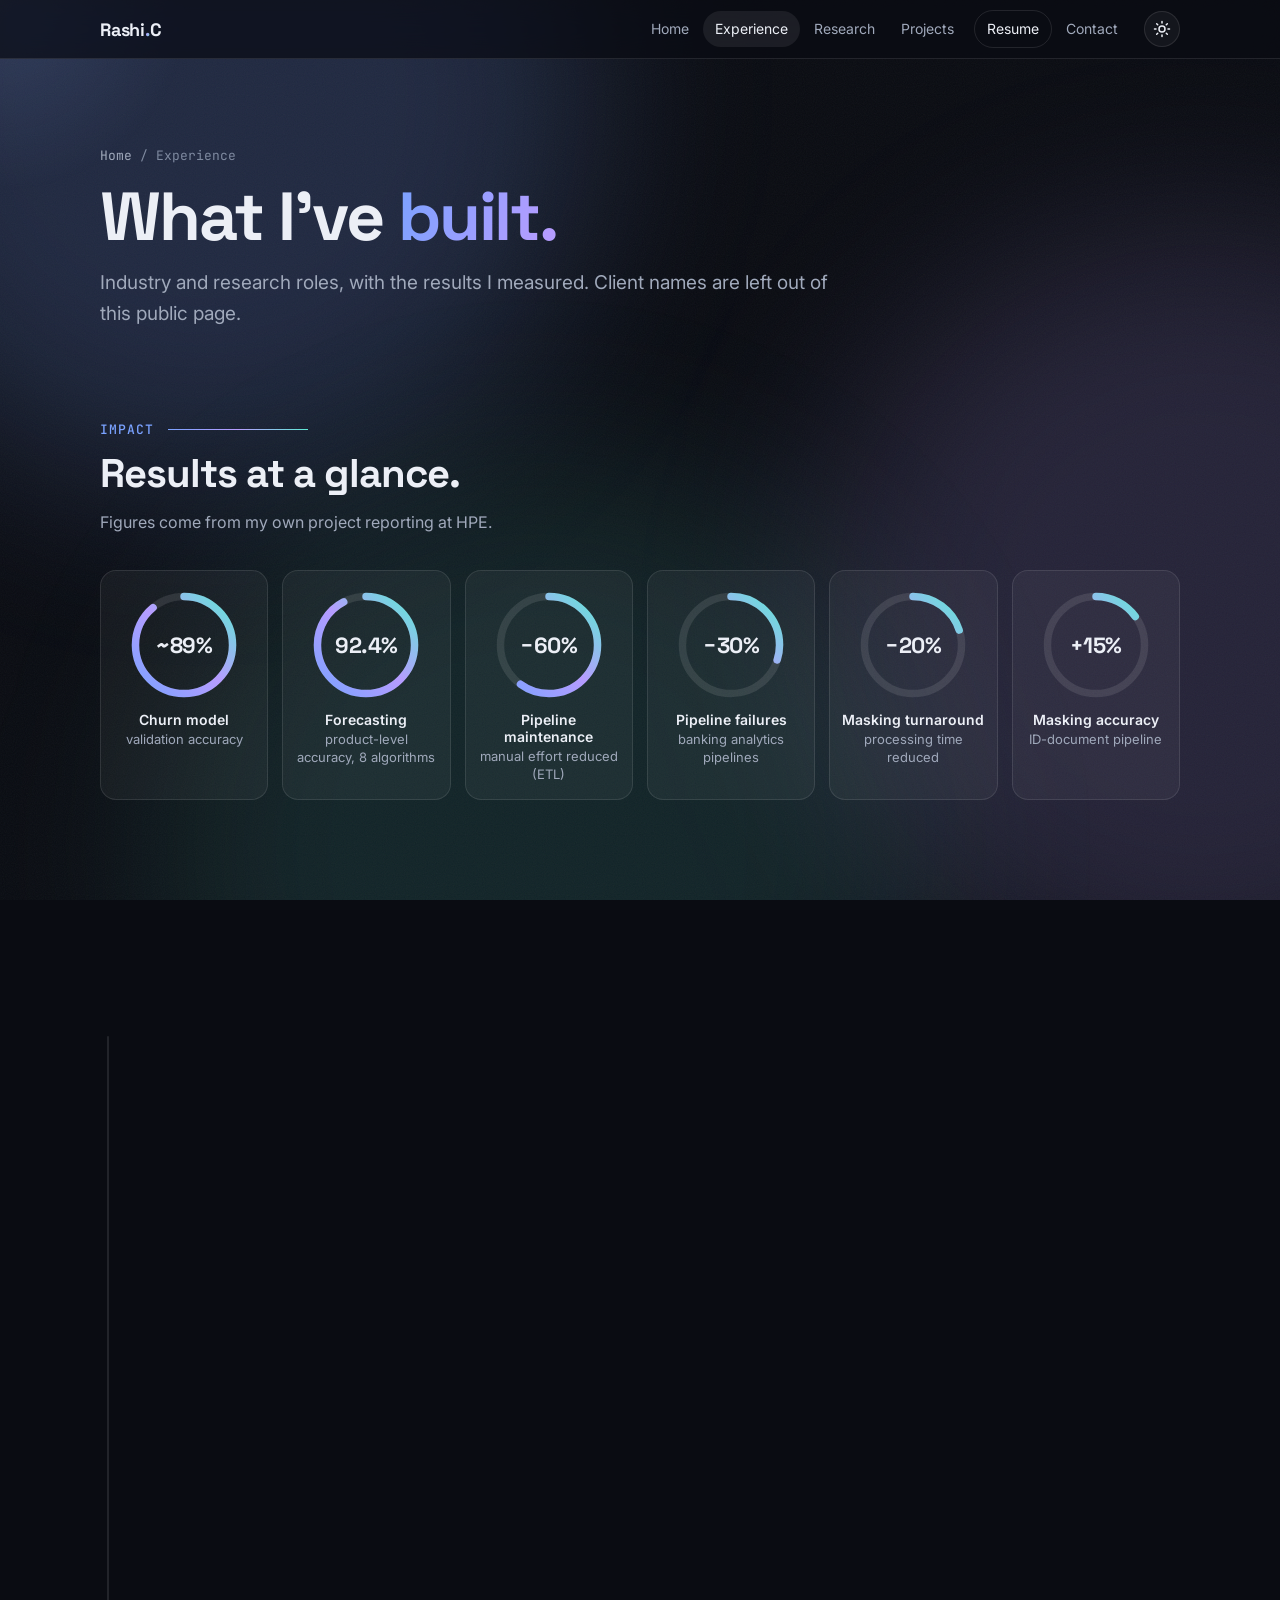
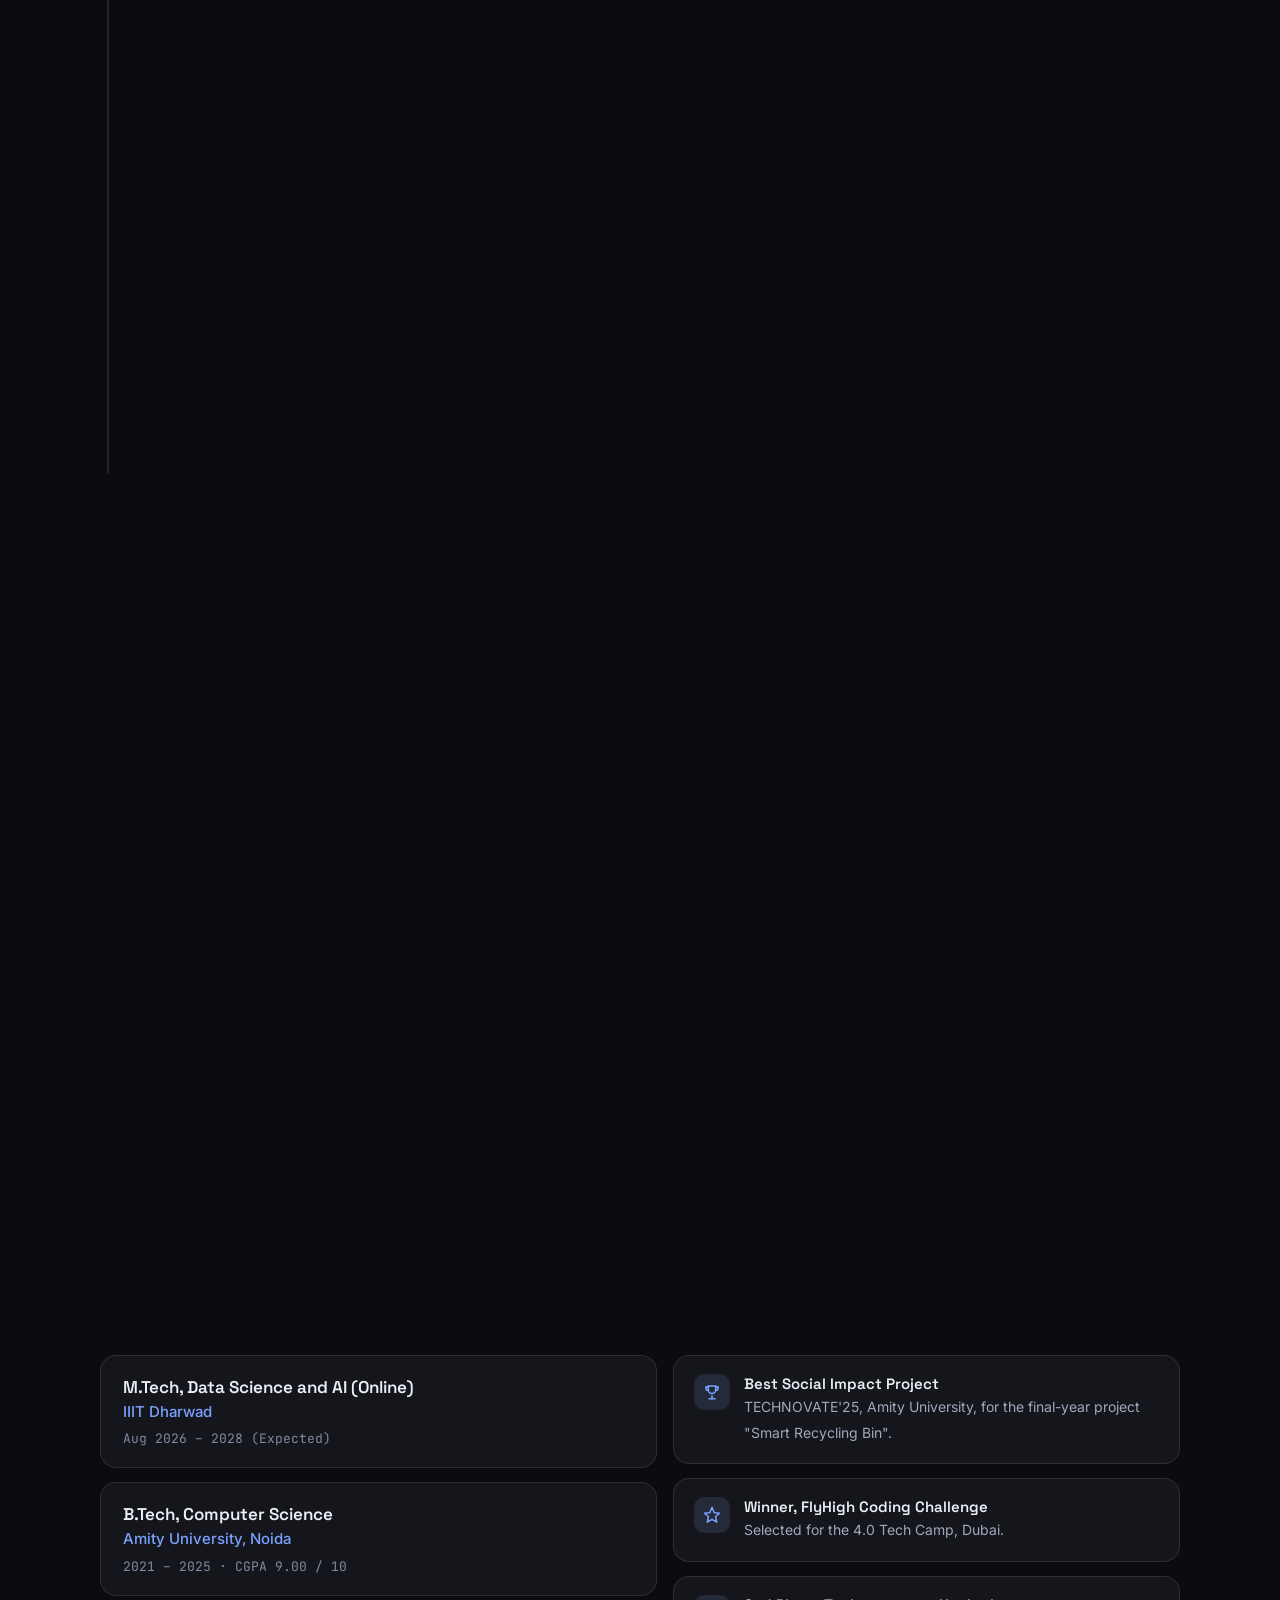
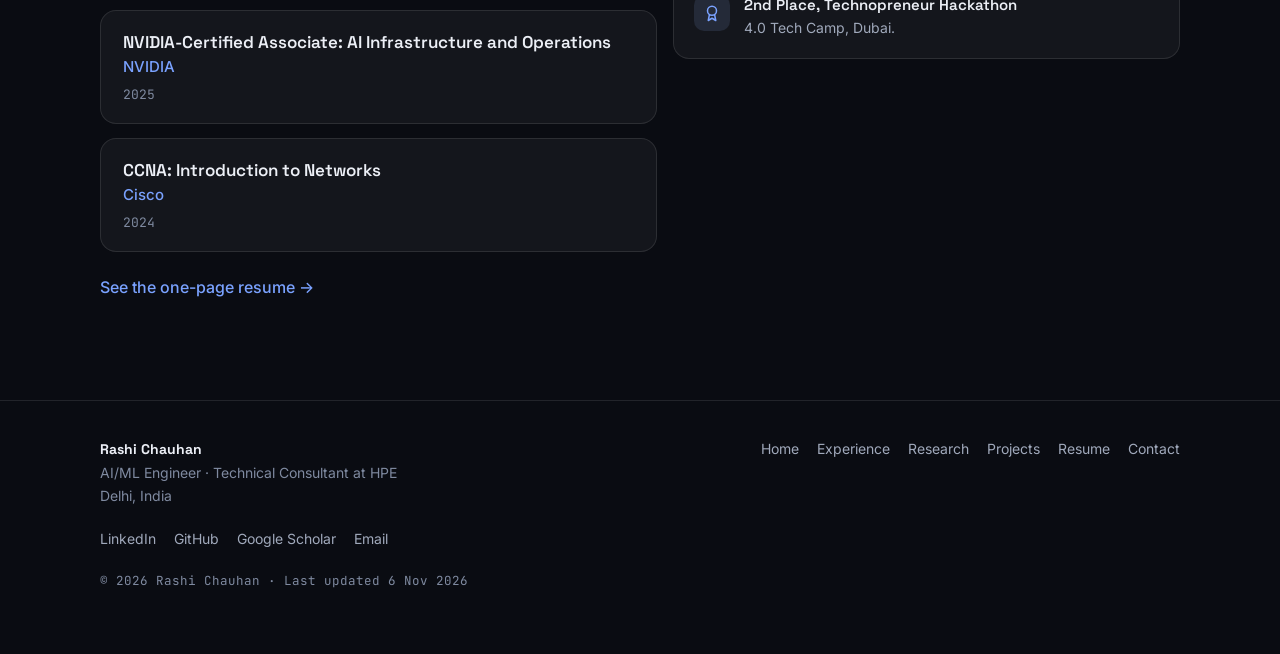
==== experience.html @ 84299089 "Rebuild portfolio as a multi-page, recruiter-friendly site Add Experience, Research, Projects, Resum" ====
<!DOCTYPE html>
<html lang="en" data-theme="dark">
<head>
<meta charset="utf-8">
<meta name="viewport" content="width=device-width, initial-scale=1">
<title>Experience | Rashi Chauhan, AI/ML Engineer at HPE</title>
<meta name="description" content="Work experience of Rashi Chauhan: Technical Consultant and AI/ML intern at HPE, research intern at NIT Raipur, data science intern at Tata Power-DDL. ETL, churn modelling, forecasting and automation with measured results.">
<meta name="author" content="Rashi Chauhan">
<meta name="theme-color" content="#0a0c12">
<link rel="canonical" href="https://rashichauhan67.github.io/Portfolio/experience.html">
<link rel="icon" href="assets/favicon.svg" type="image/svg+xml">
<meta property="og:site_name" content="Rashi Chauhan">
<meta property="og:title" content="Experience | Rashi Chauhan, AI/ML Engineer at HPE">
<meta property="og:description" content="Work experience of Rashi Chauhan: Technical Consultant and AI/ML intern at HPE, research intern at NIT Raipur, data science intern at Tata Power-DDL. ETL, churn modelling, forecasting and automation with measured results.">
<meta property="og:type" content="website">
<meta property="og:url" content="https://rashichauhan67.github.io/Portfolio/experience.html">
<meta property="og:image" content="https://rashichauhan67.github.io/Portfolio/assets/og.png">
<meta property="og:image:width" content="1200">
<meta property="og:image:height" content="630">
<meta name="twitter:card" content="summary_large_image">
<link rel="preconnect" href="https://fonts.googleapis.com">
<link rel="preconnect" href="https://fonts.gstatic.com" crossorigin>
<link href="https://fonts.googleapis.com/css2?family=Inter:wght@400;500;600&family=JetBrains+Mono:wght@400;500&family=Space+Grotesk:wght@500;600;700&display=swap" rel="stylesheet">
<link rel="stylesheet" href="assets/css/site.css">
<script type="application/ld+json">{"@context": "https://schema.org", "@type": "ProfilePage", "mainEntity": {"@type": "Person", "name": "Rashi Chauhan", "jobTitle": "AI/ML Engineer, Technical Consultant", "worksFor": {"@type": "Organization", "name": "Hewlett Packard Enterprise"}, "alumniOf": [{"@type": "CollegeOrUniversity", "name": "Amity University, Noida"}], "url": "https://rashichauhan67.github.io/Portfolio/", "image": "https://rashichauhan67.github.io/Portfolio/assets/og.png", "address": {"@type": "PostalAddress", "addressLocality": "Delhi", "addressCountry": "IN"}, "knowsAbout": ["Machine learning", "Time-series forecasting", "Computer vision", "Deep learning", "ETL", "Retrieval-augmented generation", "Python", "SQL"], "sameAs": ["https://github.com/RashiChauhan67", "https://linkedin.com/in/rashi-chauhan-67rc", "https://scholar.google.com/citations?user=5aJitiMAAAAJ&hl=en"]}, "dateModified": "2026-11-06"}</script>
<script>document.documentElement.classList.add("js");try{var t=localStorage.getItem("theme");if(t==="light"||t==="dark")document.documentElement.setAttribute("data-theme",t);}catch(e){}</script>
</head>
<body data-page="experience">
<a class="skip" href="#main">Skip to content</a>
<div class="ambient" aria-hidden="true"><i></i><i></i><i></i></div>
<div class="grain" aria-hidden="true"></div>
<div class="cursor-glow" id="glow" aria-hidden="true"></div>
<div class="progress" id="progress" aria-hidden="true"></div>
<header class="top">
  <div class="wrap">
    <a class="brand" href="index.html" aria-label="Rashi Chauhan, home">Rashi<span>.</span>C</a>
    <nav class="main" aria-label="Main"><a href="index.html">Home</a><a href="experience.html" aria-current="page">Experience</a><a href="research.html">Research</a><a href="projects.html">Projects</a><a href="resume.html" class="cta-link">Resume</a><a href="contact.html">Contact</a></nav>
    <button id="theme" type="button" aria-label="Switch between dark and light theme">
      <svg viewBox="0 0 24 24" fill="none" stroke="currentColor" stroke-width="2" stroke-linecap="round" stroke-linejoin="round" aria-hidden="true"><circle cx="12" cy="12" r="4"/><path d="M12 2v2M12 20v2M4.9 4.9l1.4 1.4M17.7 17.7l1.4 1.4M2 12h2M20 12h2M4.9 19.1l1.4-1.4M17.7 6.3l1.4-1.4"/></svg>
    </button>
  </div>
</header>

<main id="main">
<div class="phero">
  <div class="wrap">
    <nav class="crumbs" aria-label="Breadcrumb"><a href="index.html">Home</a> / Experience</nav>
    <h1>What I've <span class="grad">built.</span></h1>
    <p class="lead">Industry and research roles, with the results I measured. Client names are left out of this public page.</p>
  </div>
</div>

  <div class="wrap">
    <svg width="0" height="0" style="position:absolute" aria-hidden="true"><defs><linearGradient id="ringgrad" x1="0" y1="0" x2="1" y2="1"><stop offset="0" stop-color="#7aa2ff"/><stop offset=".5" stop-color="#b69cff"/><stop offset="1" stop-color="#5eead4"/></linearGradient></defs></svg>
    <section aria-labelledby="impact-h">
      <div class="eyebrow reveal">Impact</div>
      <h2 class="title reveal" id="impact-h">Results at a glance.</h2>
      <p class="sub reveal">Figures come from my own project reporting at HPE.</p>
      <div class="rings">
<div class="card ringcard" style="--v:89;--d:0.00s">
  <div class="ring"><svg viewBox="0 0 120 120" aria-hidden="true"><circle class="bgc" cx="60" cy="60" r="52" pathLength="100"/><circle class="fg" cx="60" cy="60" r="52" pathLength="100"/></svg><span class="v" data-count="89" data-decimals="0" data-prefix="~" data-suffix="%">~89%</span></div>
  <div class="l"><b>Churn model</b>validation accuracy</div>
</div>
<div class="card ringcard" style="--v:92.4;--d:0.07s">
  <div class="ring"><svg viewBox="0 0 120 120" aria-hidden="true"><circle class="bgc" cx="60" cy="60" r="52" pathLength="100"/><circle class="fg" cx="60" cy="60" r="52" pathLength="100"/></svg><span class="v" data-count="92.4" data-decimals="1" data-prefix="" data-suffix="%">92.4%</span></div>
  <div class="l"><b>Forecasting</b>product-level accuracy, 8 algorithms</div>
</div>
<div class="card ringcard" style="--v:60;--d:0.14s">
  <div class="ring"><svg viewBox="0 0 120 120" aria-hidden="true"><circle class="bgc" cx="60" cy="60" r="52" pathLength="100"/><circle class="fg" cx="60" cy="60" r="52" pathLength="100"/></svg><span class="v" data-count="60" data-decimals="0" data-prefix="−" data-suffix="%">−60%</span></div>
  <div class="l"><b>Pipeline maintenance</b>manual effort reduced (ETL)</div>
</div>
<div class="card ringcard" style="--v:30;--d:0.21s">
  <div class="ring"><svg viewBox="0 0 120 120" aria-hidden="true"><circle class="bgc" cx="60" cy="60" r="52" pathLength="100"/><circle class="fg" cx="60" cy="60" r="52" pathLength="100"/></svg><span class="v" data-count="30" data-decimals="0" data-prefix="−" data-suffix="%">−30%</span></div>
  <div class="l"><b>Pipeline failures</b>banking analytics pipelines</div>
</div>
<div class="card ringcard" style="--v:20;--d:0.28s">
  <div class="ring"><svg viewBox="0 0 120 120" aria-hidden="true"><circle class="bgc" cx="60" cy="60" r="52" pathLength="100"/><circle class="fg" cx="60" cy="60" r="52" pathLength="100"/></svg><span class="v" data-count="20" data-decimals="0" data-prefix="−" data-suffix="%">−20%</span></div>
  <div class="l"><b>Masking turnaround</b>processing time reduced</div>
</div>
<div class="card ringcard" style="--v:15;--d:0.35s">
  <div class="ring"><svg viewBox="0 0 120 120" aria-hidden="true"><circle class="bgc" cx="60" cy="60" r="52" pathLength="100"/><circle class="fg" cx="60" cy="60" r="52" pathLength="100"/></svg><span class="v" data-count="15" data-decimals="0" data-prefix="+" data-suffix="%">+15%</span></div>
  <div class="l"><b>Masking accuracy</b>ID-document pipeline</div>
</div>
      </div>
    </section>

    <section aria-labelledby="roles-h">
      <div class="eyebrow reveal">Roles</div>
      <h2 class="title reveal" id="roles-h">Experience.</h2>
      <div class="timeline" id="timeline" style="margin-top:28px">
        <div class="rail" aria-hidden="true"><i id="rail"></i></div>
<article class="card job reveal from-left">
  <div class="head"><h3>Technical Consultant <span class="org">· Hewlett Packard Enterprise (HPE)</span></h3><span class="when">Aug 2025 – Present · Gurugram, India</span></div>
  <ul><li style="--i:0">Built a four-stage <b>ETL pipeline</b> moving millions of records from Cloudian object storage to Vertica, automating DDL generation and schema updates and cutting manual pipeline maintenance by <b>~60%</b>.</li><li style="--i:1">Developed a <b>customer churn prediction model</b> on quotes, contracts and survey data, reaching <b>~89% validation accuracy</b> to support customer retention analysis.</li><li style="--i:2">Engineered an automated <b>ID-document masking pipeline</b> with AI-driven quality-control decisioning and manual verification: masking accuracy up <b>~15%</b>, processing turnaround down <b>~20%</b>.</li><li style="--i:3">Strengthened banking <b>analytical pipelines</b> with centralized error handling, unified execution-status tracking and automated stakeholder notifications, reducing pipeline failures by <b>~30%</b>.</li><li style="--i:4">Developed custom <b>workflow automation tools</b> for the Project Management Office, removing recurring manual tasks and saving <b>~56 hours</b> of effort per week.</li><li style="--i:5">Developed a <b>retrieval-augmented generation (RAG)</b> application for natural-language retrieval of technical project documentation, with automated ticket escalation and response workflows using Langflow, MailHog and Zammad.</li></ul>
</article>
<article class="card job reveal from-left">
  <div class="head"><h3>AI/ML Internship Trainee <span class="org">· Hewlett Packard Enterprise (HPE)</span></h3><span class="when">Feb 2025 – Jul 2025 · Gurugram, India</span></div>
  <ul><li style="--i:0">Developed and evaluated a <b>forecasting pipeline across 8 machine learning algorithms</b> for banking analytics, achieving <b>92.4%</b> product-level forecasting accuracy.</li><li style="--i:1">Built <b>5 Power BI dashboards</b> tracking forecasting outputs, actual-versus-predicted trends and product-level performance.</li><li style="--i:2">Diagnosed and resolved NaN predictions and dimensional mismatches, improving data quality and consistency in downstream forecasts.</li><li style="--i:3">Compared forecasting model performance to identify suitable approaches for product-level banking analytics.</li></ul>
</article>
<article class="card job reveal from-left">
  <div class="head"><h3>Summer Research Intern <span class="org">· NIT Raipur</span></h3><span class="when">May 2024 – Jun 2024 · Raipur, India</span></div>
  <ul><li style="--i:0">Designed <b>FMANet</b>, a multi-level fusion network reaching <b>95%</b> accuracy on the Colorectal Histology Dataset and <b>97%</b> on NCT-CRC-HE-100K, outperforming baseline models.</li><li style="--i:1">Proposed an attention-based deep neural network for kidney-ailment diagnosis, achieving <b>99.48%</b> accuracy on CT imaging data.</li></ul>
</article>
<article class="card job reveal from-left">
  <div class="head"><h3>Data Science Intern <span class="org">· Tata Power Delhi Distribution Limited</span></h3><span class="when">Apr 2024 – May 2024 · New Delhi, India</span></div>
  <ul><li style="--i:0">Developed machine learning systems for switchgear automation, improving operational efficiency by <b>15%</b>.</li><li style="--i:1">Built a solar-panel anomaly detection model to flag faults ahead of manual inspection.</li></ul>
</article>
      </div>
    </section>

    <section aria-labelledby="skills-h">
      <div class="eyebrow reveal">Skills</div>
      <h2 class="title reveal" id="skills-h">Tools I work with.</h2>
      <p class="sub reveal">Python and SQL at the core, with the machine-learning, data-engineering and analytics stack around them.</p>
      <div class="skillgrid">
<div class="card reveal" style="--d:0.00s"><h3>Programming</h3><div class="tags"><span>Python</span><span>SQL</span><span>JavaScript</span><span>TypeScript</span><span>C++</span><span>C</span></div></div>
<div class="card reveal" style="--d:0.06s"><h3>Machine learning</h3><div class="tags"><span>Predictive modelling</span><span>Classification</span><span>Customer churn prediction</span><span>Time-series forecasting</span><span>Model evaluation</span><span>Deep learning</span></div></div>
<div class="card reveal" style="--d:0.12s"><h3>Vision &amp; frameworks</h3><div class="tags"><span>TensorFlow</span><span>Keras</span><span>PyTorch</span><span>scikit-learn</span><span>OpenCV</span><span>Ultralytics YOLO</span><span>Grad-CAM</span></div></div>
<div class="card reveal" style="--d:0.00s"><h3>Generative &amp; agentic AI</h3><div class="tags"><span>RAG</span><span>Hybrid retrieval</span><span>LangChain</span><span>LangGraph</span><span>Langflow</span><span>ChromaDB</span><span>Ollama</span><span>MCP</span></div></div>
<div class="card reveal" style="--d:0.06s"><h3>Data engineering</h3><div class="tags"><span>ETL pipeline development</span><span>Data ingestion</span><span>Data transformation</span><span>Data quality</span><span>DDL generation</span><span>Schema management</span><span>Pipeline monitoring</span><span>Vertica</span><span>Cloudian</span></div></div>
<div class="card reveal" style="--d:0.12s"><h3>Analytics &amp; delivery</h3><div class="tags"><span>Power BI</span><span>Dashboard development</span><span>Forecast performance analysis</span><span>Data visualization</span><span>Docker</span><span>FastAPI</span><span>Git</span><span>GitHub Actions</span></div></div>
      </div>
    </section>

    <section aria-labelledby="edu-h">
      <div class="eyebrow reveal">Education &amp; recognition</div>
      <h2 class="title reveal" id="edu-h">Learning and milestones.</h2>
      <div style="margin-top:30px"><div class="two">
  <div class="edu">
    <div class="card row reveal"><h3>M.Tech, Data Science and AI (Online)</h3><div class="sch">IIIT Dharwad</div><div class="dt">Aug 2026 – 2028 (Expected)</div></div>
    <div class="card row reveal" style="--d:.07s"><h3>B.Tech, Computer Science</h3><div class="sch">Amity University, Noida</div><div class="dt">2021 – 2025 · CGPA 9.00 / 10</div></div>
    <div class="card row reveal" style="--d:.14s"><h3>NVIDIA-Certified Associate: AI Infrastructure and Operations</h3><div class="sch">NVIDIA</div><div class="dt">2025</div></div>
    <div class="card row reveal" style="--d:.21s"><h3>CCNA: Introduction to Networks</h3><div class="sch">Cisco</div><div class="dt">2024</div></div>
  </div>
  <div class="honors">
    <div class="card reveal"><span class="ic"><svg viewBox="0 0 24 24" fill="none" stroke="currentColor" stroke-width="2" stroke-linecap="round" stroke-linejoin="round" aria-hidden="true"><path d="M8 21h8M12 17v4M7 4h10v5a5 5 0 0 1-10 0V4zM17 5h3v2a3 3 0 0 1-3 3M7 5H4v2a3 3 0 0 0 3 3"/></svg></span><div><b>Best Social Impact Project</b><span class="d">TECHNOVATE'25, Amity University, for the final-year project "Smart Recycling Bin".</span></div></div>
    <div class="card reveal" style="--d:.07s"><span class="ic"><svg viewBox="0 0 24 24" fill="none" stroke="currentColor" stroke-width="2" stroke-linecap="round" stroke-linejoin="round" aria-hidden="true"><path d="M12 2l3 7 7 .6-5.3 4.7 1.6 7.2L12 17.8 5.7 21.5l1.6-7.2L2 9.6 9 9z"/></svg></span><div><b>Winner, FlyHigh Coding Challenge</b><span class="d">Selected for the 4.0 Tech Camp, Dubai.</span></div></div>
    <div class="card reveal" style="--d:.14s"><span class="ic"><svg viewBox="0 0 24 24" fill="none" stroke="currentColor" stroke-width="2" stroke-linecap="round" stroke-linejoin="round" aria-hidden="true"><circle cx="12" cy="9" r="6"/><path d="M8.5 14.5L7 22l5-3 5 3-1.5-7.5"/></svg></span><div><b>2nd Place, Technopreneur Hackathon</b><span class="d">4.0 Tech Camp, Dubai.</span></div></div>
  </div>
</div></div>
      <p class="more reveal"><a href="resume.html">See the one-page resume →</a></p>
    </section>
  </div>
</main>
<footer>
  <div class="wrap">
    <div class="cols">
      <div><strong style="color:var(--text);font-family:var(--font-head)">Rashi Chauhan</strong><br>AI/ML Engineer · Technical Consultant at HPE<br>Delhi, India</div>
      <nav aria-label="Footer"><a href="index.html">Home</a><a href="experience.html">Experience</a><a href="research.html">Research</a><a href="projects.html">Projects</a><a href="resume.html">Resume</a><a href="contact.html">Contact</a></nav>
      <nav aria-label="Profiles"><a href="https://linkedin.com/in/rashi-chauhan-67rc">LinkedIn</a><a href="https://github.com/RashiChauhan67">GitHub</a><a href="https://scholar.google.com/citations?user=5aJitiMAAAAJ&hl=en">Google Scholar</a><a href="mailto:rashichauhan67@gmail.com">Email</a></nav>
    </div>
    <p class="fine">© <span id="year">2026</span> Rashi Chauhan · Last updated 6 Nov 2026</p>
  </div>
</footer>
<script src="assets/js/site.js" defer></script>
</body>
</html>
---- assets/css/site.css ----
/* Rashi Chauhan portfolio: shared styles */
:root {
  --bg: #0a0c12;
  --bg-2: #0e1119;
  --surface: rgba(255, 255, 255, 0.045);
  --surface-2: rgba(255, 255, 255, 0.075);
  --line: rgba(255, 255, 255, 0.10);
  --text: #eceff6;
  --muted: #a0a9bb;
  --faint: #7f8aa0;
  --a1: #7aa2ff;
  --a2: #b69cff;
  --a3: #5eead4;
  --grad: linear-gradient(110deg, var(--a1), var(--a2) 50%, var(--a3));
  --node: 150, 180, 255;
  --blob-a: rgba(122, 162, 255, 0.20);
  --blob-b: rgba(182, 156, 255, 0.16);
  --blob-c: rgba(94, 234, 212, 0.11);
  --on-accent: #0a0c12;
  --focus: #9db9ff;
  --good: #5eead4;
  --radius: 16px;
  --font-body: "Inter", system-ui, -apple-system, "Segoe UI", Roboto, sans-serif;
  --font-head: "Space Grotesk", "Inter", system-ui, sans-serif;
  --font-mono: "JetBrains Mono", ui-monospace, "SF Mono", Menlo, monospace;
}
:root[data-theme="light"] {
  --bg: #f7f6f2;
  --bg-2: #efede7;
  --surface: rgba(255, 255, 255, 0.72);
  --surface-2: rgba(255, 255, 255, 0.95);
  --line: rgba(20, 25, 40, 0.12);
  --text: #141824;
  --muted: #4d566a;
  --faint: #667086;
  --a1: #2f55d4;
  --a2: #7a4fd1;
  --a3: #0d9488;
  --node: 47, 85, 212;
  --blob-a: rgba(47, 85, 212, 0.14);
  --blob-b: rgba(122, 79, 209, 0.12);
  --blob-c: rgba(13, 148, 136, 0.10);
  --on-accent: #ffffff;
  --focus: #2f55d4;
  --good: #0d9488;
}
@view-transition { navigation: auto; }
::view-transition-old(root) { animation: 0.22s ease both vt-out; }
::view-transition-new(root) { animation: 0.38s cubic-bezier(0.2, 0.7, 0.2, 1) both vt-in; }
@keyframes vt-out { to { opacity: 0; transform: translateY(-8px); } }
@keyframes vt-in { from { opacity: 0; transform: translateY(14px); } }

* { box-sizing: border-box; }
html { scroll-behavior: smooth; scroll-padding-top: 76px; }
body {
  margin: 0; background: var(--bg); color: var(--text);
  font: 16px/1.65 var(--font-body); -webkit-font-smoothing: antialiased; overflow-x: hidden;
}
a { color: inherit; text-decoration: none; }
a:focus-visible, button:focus-visible, summary:focus-visible { outline: 2px solid var(--focus); outline-offset: 3px; border-radius: 8px; }
::selection { background: rgba(122, 162, 255, 0.35); }
.wrap { width: min(1080px, 100% - 32px); margin-inline: auto; }
.skip { position: absolute; left: 12px; top: -60px; z-index: 100; background: var(--text); color: var(--bg); padding: 10px 16px; border-radius: 8px; font-weight: 600; transition: top 0.2s; }
.skip:focus { top: 12px; }
.sr-only { position: absolute; width: 1px; height: 1px; overflow: hidden; clip: rect(0 0 0 0); white-space: nowrap; }

/* ambient background */
.ambient { position: fixed; inset: 0; z-index: -2; background: var(--bg); overflow: hidden; }
.ambient i { position: absolute; width: 60vmax; height: 60vmax; border-radius: 50%; filter: blur(90px); will-change: transform; }
.ambient i:nth-child(1) { background: var(--blob-a); top: -22vmax; left: -14vmax; animation: drift1 26s ease-in-out infinite alternate; }
.ambient i:nth-child(2) { background: var(--blob-b); top: 18vmax; right: -24vmax; animation: drift2 32s ease-in-out infinite alternate; }
.ambient i:nth-child(3) { background: var(--blob-c); bottom: -26vmax; left: 12vmax; animation: drift3 38s ease-in-out infinite alternate; }
@keyframes drift1 { to { transform: translate(14vmax, 10vmax) scale(1.1); } }
@keyframes drift2 { to { transform: translate(-12vmax, 8vmax) scale(0.9); } }
@keyframes drift3 { to { transform: translate(10vmax, -10vmax) scale(1.15); } }
.grain { position: fixed; inset: 0; z-index: -1; pointer-events: none; opacity: 0.05;
  background-image: url("data:image/svg+xml;utf8,<svg xmlns='http://www.w3.org/2000/svg' width='160' height='160'><filter id='n'><feTurbulence type='fractalNoise' baseFrequency='0.9' numOctaves='2' stitchTiles='stitch'/></filter><rect width='100%' height='100%' filter='url(%23n)'/></svg>"); }
.cursor-glow { position: fixed; left: 0; top: 0; width: 420px; height: 420px; margin: -210px 0 0 -210px; border-radius: 50%; pointer-events: none; z-index: -1; opacity: 0;
  background: radial-gradient(circle, rgba(var(--node), 0.14), transparent 65%); transition: opacity 0.4s; }
.progress { position: fixed; top: 0; left: 0; right: 0; height: 3px; z-index: 60; background: var(--grad); transform: scaleX(0); transform-origin: left; }

/* header */
header.top { position: sticky; top: 0; z-index: 50; background: color-mix(in srgb, var(--bg) 72%, transparent);
  backdrop-filter: blur(14px) saturate(140%); -webkit-backdrop-filter: blur(14px) saturate(140%); border-bottom: 1px solid var(--line); }
header.top .wrap { display: flex; align-items: center; gap: 14px; min-height: 58px; }
.brand { font: 700 18px var(--font-head); letter-spacing: -0.01em; white-space: nowrap; }
.brand span { background: var(--grad); -webkit-background-clip: text; background-clip: text; color: transparent; }
nav.main { margin-left: auto; display: flex; align-items: center; gap: 2px; overflow-x: auto; scrollbar-width: none; }
nav.main::-webkit-scrollbar { display: none; }
nav.main a { padding: 6px 12px; font-size: 14px; color: var(--muted); white-space: nowrap; border-radius: 999px; transition: color 0.2s, background 0.2s; }
nav.main a:hover { color: var(--text); }
nav.main a[aria-current="page"] { color: var(--text); background: var(--surface-2); }
nav.main a.cta-link { border: 1px solid var(--line); color: var(--text); margin-left: 6px; }
nav.main a.cta-link:hover { border-color: rgba(var(--node), 0.6); }
#theme { flex: none; width: 36px; height: 36px; display: grid; place-items: center; background: var(--surface); border: 1px solid var(--line); color: var(--text); border-radius: 50%; cursor: pointer; transition: transform 0.3s, background 0.2s; }
#theme:hover { transform: rotate(25deg); background: var(--surface-2); }
#theme svg { width: 18px; height: 18px; }

/* hero (home) */
.hero { position: relative; padding: clamp(60px, 11vw, 120px) 0 52px; }
#net { position: absolute; inset: 0; width: 100%; height: 100%; z-index: -1; opacity: 0.9;
  mask-image: linear-gradient(to bottom, #000 55%, transparent); -webkit-mask-image: linear-gradient(to bottom, #000 55%, transparent); }
.status { display: inline-flex; align-items: center; gap: 10px; padding: 6px 14px 6px 10px; border: 1px solid var(--line); border-radius: 999px; background: var(--surface); font: 500 13px var(--font-mono); color: var(--muted); margin-bottom: 26px; }
.status .dot { width: 8px; height: 8px; border-radius: 50%; background: var(--a3); position: relative; }
.status .dot::after { content: ""; position: absolute; inset: -4px; border-radius: 50%; border: 1px solid var(--a3); animation: ping 2s ease-out infinite; }
@keyframes ping { from { transform: scale(0.5); opacity: 1; } to { transform: scale(1.8); opacity: 0; } }
h1.name { margin: 0; font: 700 clamp(46px, 11vw, 108px)/0.98 var(--font-head); letter-spacing: -0.035em; }
h1.name .line { display: block; overflow: hidden; padding-bottom: 0.08em; }
h1.name .line > span { display: inline-block; }
h1.name .grad { background: var(--grad); -webkit-background-clip: text; background-clip: text; color: transparent; background-size: 200% 100%; animation: sheen 8s linear infinite; }
@keyframes sheen { to { background-position: -200% 0; } }
.role { margin: 20px 0 0; font: 500 clamp(18px, 3vw, 26px) var(--font-head); color: var(--muted); }
.role b { font-weight: 600; color: var(--text); }
.typed { margin: 10px 0 0; font: 400 clamp(15px, 2.4vw, 19px) var(--font-mono); color: var(--a1); min-height: 1.6em; }
.typed .caret { display: inline-block; width: 2px; height: 1.1em; background: var(--a1); margin-left: 3px; vertical-align: -0.2em; animation: blink 1s steps(1) infinite; }
@keyframes blink { 50% { opacity: 0; } }
.lead { max-width: 62ch; margin: 20px 0 0; color: var(--muted); font-size: clamp(16px, 2.2vw, 19px); }
.cta { display: flex; flex-wrap: wrap; gap: 12px; margin-top: 30px; }
.btn { position: relative; display: inline-flex; align-items: center; gap: 8px; padding: 12px 22px; border-radius: 999px; font: 600 15px var(--font-body); border: 1px solid var(--line); background: var(--surface); color: var(--text); cursor: pointer;
  transition: transform 0.25s, background 0.25s, border-color 0.25s, box-shadow 0.25s; }
.btn:hover { transform: translateY(-2px); background: var(--surface-2); border-color: rgba(var(--node), 0.5); }
.btn.primary { background: var(--grad); border-color: transparent; color: var(--on-accent); }
.btn.primary:hover { box-shadow: 0 10px 30px rgba(var(--node), 0.35); }
.btn svg { width: 16px; height: 16px; flex: none; }
.btn .dl { transition: transform 0.3s; }
.btn:hover .dl { transform: translateY(2px); }
.btn:hover .go { transform: translateX(3px); }
.btn .go { transition: transform 0.25s; }

/* inner page hero */
.phero { padding: clamp(48px, 8vw, 88px) 0 8px; position: relative; }
.crumbs { font: 400 13px var(--font-mono); color: var(--faint); margin-bottom: 18px; }
.crumbs a { color: var(--muted); }
.crumbs a:hover { color: var(--text); text-decoration: underline; }
.phero h1 { margin: 0 0 14px; font: 700 clamp(36px, 7vw, 68px)/1.04 var(--font-head); letter-spacing: -0.03em; }
.phero h1 .grad { background: var(--grad); -webkit-background-clip: text; background-clip: text; color: transparent; background-size: 200% 100%; animation: sheen 9s linear infinite; }
.phero p.lead { margin: 0; }

/* sections */
section { padding: clamp(44px, 7vw, 84px) 0 0; }
.eyebrow { display: flex; align-items: center; gap: 14px; font: 500 13px var(--font-mono); color: var(--a1); letter-spacing: 0.08em; text-transform: uppercase; margin-bottom: 14px; }
.eyebrow::after { content: ""; height: 1px; flex: 1; max-width: 140px; background: var(--grad); transform: scaleX(0); transform-origin: left; transition: transform 1s 0.2s cubic-bezier(0.2, 0.7, 0.2, 1); }
.eyebrow.in::after, html:not(.js) .eyebrow::after { transform: scaleX(1); }
h2.title { margin: 0 0 12px; font: 700 clamp(26px, 4.6vw, 40px)/1.12 var(--font-head); letter-spacing: -0.025em; }
.sub { margin: 0 0 34px; color: var(--muted); max-width: 66ch; }
.js .reveal { opacity: 0; transform: translateY(26px); transition: opacity 0.8s cubic-bezier(0.2, 0.7, 0.2, 1), transform 0.8s cubic-bezier(0.2, 0.7, 0.2, 1); transition-delay: var(--d, 0s); }
.js .reveal.in { opacity: 1; transform: none; }
.js .from-left { transform: translateX(-34px); }
.js .from-right { transform: translateX(34px); }
.js .from-left.in, .js .from-right.in { transform: none; }

.card { position: relative; border-radius: var(--radius); background: var(--surface); border: 1px solid var(--line); padding: 22px; overflow: hidden;
  transition: transform 0.35s cubic-bezier(0.2, 0.7, 0.2, 1), border-color 0.3s, background 0.3s; }
.card::before { content: ""; position: absolute; inset: 0; pointer-events: none; opacity: 0; transition: opacity 0.3s;
  background: radial-gradient(420px circle at var(--mx, 50%) var(--my, 50%), rgba(var(--node), 0.16), transparent 45%); }
.card:hover { transform: translateY(-4px); border-color: rgba(var(--node), 0.45); background: var(--surface-2); }
.card:hover::before { opacity: 1; }
.card > * { position: relative; }
a.card { display: block; }

.tags { display: flex; flex-wrap: wrap; gap: 6px; margin-top: auto; padding-top: 8px; }
.tags span { font: 400 12px var(--font-mono); padding: 3px 10px; border-radius: 999px; background: rgba(var(--node), 0.10); color: var(--a1); }
:root[data-theme="light"] .tags span { background: rgba(var(--node), 0.09); }
.grid { display: grid; gap: 16px; grid-template-columns: repeat(auto-fill, minmax(300px, 1fr)); align-items: start; }
.more { margin-top: 22px; } .more a { color: var(--a1); font-weight: 500; } .more a:hover { text-decoration: underline; }

/* stats (home) */
.stats { display: grid; grid-template-columns: repeat(5, 1fr); gap: 1px; background: var(--line); border: 1px solid var(--line); border-radius: var(--radius); overflow: hidden; }
.stat { background: var(--bg-2); padding: 22px 18px; }
:root[data-theme="light"] .stat { background: var(--surface-2); }
.stat .num { font: 700 clamp(28px, 4vw, 40px)/1.1 var(--font-head); letter-spacing: -0.02em; background: var(--grad); -webkit-background-clip: text; background-clip: text; color: transparent; }
.stat .lbl { margin-top: 6px; font-size: 13px; color: var(--muted); line-height: 1.4; }
@media (max-width: 860px) { .stats { grid-template-columns: repeat(2, 1fr); } .stat:last-child { grid-column: 1 / -1; } }

/* home: snapshot + explore */
.snap { display: grid; grid-template-columns: 1.3fr 1fr; gap: 28px; align-items: start; }
@media (max-width: 820px) { .snap { grid-template-columns: 1fr; } }
.snap p { margin: 0 0 14px; color: var(--muted); font-size: 17px; } .snap p strong { color: var(--text); font-weight: 600; }
.facts { display: grid; gap: 10px; }
.fact { display: flex; gap: 14px; align-items: baseline; padding: 13px 16px; }
.fact .k { font: 500 12px var(--font-mono); color: var(--faint); text-transform: uppercase; letter-spacing: 0.08em; min-width: 86px; }
.fact .v { color: var(--text); font-size: 15px; }
.explore { display: grid; gap: 16px; grid-template-columns: repeat(auto-fill, minmax(240px, 1fr)); }
.explore .card { display: flex; flex-direction: column; gap: 6px; min-height: 150px; }
.explore .n { font: 500 12px var(--font-mono); color: var(--a1); letter-spacing: 0.08em; }
.explore h3 { margin: 0; font: 600 19px var(--font-head); }
.explore p { margin: 0; color: var(--muted); font-size: 14.5px; }
.explore .arrow { margin-top: auto; color: var(--a1); transition: transform 0.3s; width: 20px; height: 20px; }
.explore .card:hover .arrow { transform: translateX(6px); }
.featured { display: grid; gap: 16px; grid-template-columns: repeat(auto-fill, minmax(300px, 1fr)); }
.featured .card { display: flex; flex-direction: column; gap: 8px; }
.featured .kicker { font: 500 12px var(--font-mono); color: var(--a1); text-transform: uppercase; letter-spacing: 0.08em; }
.featured h3 { margin: 0; font: 600 19px var(--font-head); } .featured p { margin: 0; color: var(--muted); font-size: 15px; }
.featured .big { font: 700 32px var(--font-head); background: var(--grad); -webkit-background-clip: text; background-clip: text; color: transparent; }

/* experience */
.timeline { position: relative; padding-left: 34px; }
.timeline .rail { position: absolute; left: 7px; top: 8px; bottom: 8px; width: 2px; background: var(--line); border-radius: 2px; }
.timeline .rail i { position: absolute; left: 0; top: 0; width: 100%; height: 0; background: var(--grad); border-radius: 2px; }
.job { position: relative; margin-bottom: 22px; }
.job::before { content: ""; position: absolute; left: -34px; top: 26px; width: 16px; height: 16px; border-radius: 50%; background: var(--bg); border: 2px solid var(--a1); box-shadow: 0 0 0 4px rgba(var(--node), 0.14); }
.job .head { display: flex; flex-wrap: wrap; justify-content: space-between; gap: 4px 20px; align-items: baseline; }
.job h3 { margin: 0; font: 600 20px var(--font-head); letter-spacing: -0.01em; }
.job .org { color: var(--a1); font-weight: 500; }
.job .when { font: 400 13px var(--font-mono); color: var(--faint); }
.job ul { margin: 14px 0 0; padding: 0; list-style: none; display: grid; gap: 10px; }
.job li { position: relative; padding-left: 20px; color: var(--muted); font-size: 15px; }
.job li::before { content: ""; position: absolute; left: 0; top: 0.72em; width: 8px; height: 1.5px; background: var(--a2); }
.job li b { color: var(--text); font-weight: 600; }
.js .job li { opacity: 0; transform: translateX(-12px); transition: opacity 0.6s, transform 0.6s; transition-delay: calc(var(--i, 0) * 0.08s + 0.2s); }
.js .job.in li { opacity: 1; transform: none; }
.rings { display: grid; grid-template-columns: repeat(auto-fit, minmax(150px, 1fr)); gap: 14px; margin: 0 0 40px; }
.ringcard { padding: 18px 12px 16px; text-align: center; }
.ring { position: relative; width: 112px; height: 112px; margin: 0 auto 10px; }
.ring svg { width: 100%; height: 100%; transform: rotate(-90deg); }
.ring circle { fill: none; stroke-width: 8; stroke-linecap: round; }
.ring .bgc { stroke: var(--line); }
.ring .fg { stroke: url(#ringgrad); stroke-dasharray: var(--v) 100; }
.js .ring .fg { stroke-dasharray: 0 100; transition: stroke-dasharray 1.6s cubic-bezier(0.2, 0.7, 0.2, 1) 0.15s; }
.js .ringcard.in .ring .fg { stroke-dasharray: var(--v) 100; }
.ring .v { position: absolute; inset: 0; display: grid; place-items: center; font: 700 22px var(--font-head); letter-spacing: -0.02em; }
.ringcard .l { font-size: 13px; color: var(--muted); line-height: 1.4; }
.ringcard .l b { display: block; color: var(--text); font: 600 14px var(--font-body); margin-bottom: 2px; }

/* research */
.yearchart { display: flex; align-items: flex-end; gap: 14px; height: 150px; padding: 20px 22px 14px; margin-bottom: 30px; }
.yearchart .col { flex: 0 0 56px; display: flex; flex-direction: column; align-items: center; justify-content: flex-end; height: 100%; gap: 6px; }
.yearchart .bar { width: 100%; height: calc(var(--h) * 10px); background: var(--grad); border-radius: 8px 8px 3px 3px; transform-origin: bottom; }
.js .yearchart .bar { transform: scaleY(0); transition: transform 1.1s cubic-bezier(0.2, 0.7, 0.2, 1) calc(var(--i, 0) * 0.12s + 0.1s); }
.js .yearchart.in .bar { transform: scaleY(1); }
.yearchart .n { font: 600 13px var(--font-head); } .yearchart .y { font: 400 12px var(--font-mono); color: var(--faint); }
.yearchart .legend { margin-left: auto; align-self: center; color: var(--muted); font-size: 14px; max-width: 30ch; }
.chips { display: flex; flex-wrap: wrap; gap: 8px; margin-bottom: 22px; }
.chip { font: 500 13px var(--font-body); padding: 7px 16px; border-radius: 999px; cursor: pointer; background: var(--surface); border: 1px solid var(--line); color: var(--muted); transition: all 0.25s; }
.chip:hover { color: var(--text); border-color: rgba(var(--node), 0.5); }
.chip[aria-pressed="true"] { background: var(--grad); border-color: transparent; color: var(--on-accent); }
.pubs { display: grid; gap: 12px; }
.pub { display: grid; grid-template-columns: 56px 1fr auto; gap: 18px; align-items: center; padding: 18px 20px; }
.pub[hidden] { display: none; }
.pub.pop { animation: pop 0.45s cubic-bezier(0.2, 0.7, 0.2, 1) both; animation-delay: var(--d, 0s); }
@keyframes pop { from { opacity: 0; transform: translateY(14px) scale(0.98); } }
.pub .yr { font: 700 20px var(--font-head); color: var(--faint); transition: color 0.3s; }
.pub:hover .yr { color: var(--a1); }
.pub h3 { margin: 0; font: 500 16px/1.4 var(--font-head); letter-spacing: -0.005em; }
.pub .m { margin-top: 4px; font-size: 13.5px; color: var(--muted); }
.pub .m a { color: var(--a1); border-bottom: 1px solid transparent; } .pub .m a:hover { border-color: var(--a1); }
.pub .side { display: flex; flex-direction: column; gap: 6px; align-items: flex-end; }
.tag { font: 500 11px var(--font-mono); letter-spacing: 0.06em; text-transform: uppercase; padding: 4px 10px; border-radius: 999px; border: 1px solid var(--line); color: var(--muted); white-space: nowrap; }
.tag.first { border-color: rgba(var(--node), 0.5); color: var(--a1); }
@media (max-width: 640px) { .pub { grid-template-columns: 1fr; gap: 6px; } .pub .side { flex-direction: row; align-items: flex-start; } .yearchart .legend { display: none; } }

/* projects */
.tilt { transform-style: preserve-3d; will-change: transform; }
.tilt:hover { transform: perspective(900px) rotateX(var(--rx, 0deg)) rotateY(var(--ry, 0deg)) translateY(-4px); }
.proj { display: flex; flex-direction: column; gap: 10px; padding: 0; }
.proj summary { list-style: none; cursor: pointer; padding: 22px; display: flex; flex-direction: column; gap: 10px; }
.proj summary::-webkit-details-marker { display: none; }
.proj .top { display: flex; align-items: center; justify-content: space-between; gap: 10px; }
.proj .ico { width: 38px; height: 38px; border-radius: 10px; display: grid; place-items: center; background: var(--grad); color: var(--on-accent); font: 700 15px var(--font-mono); }
.proj .metric { font: 700 20px var(--font-head); background: var(--grad); -webkit-background-clip: text; background-clip: text; color: transparent; }
.proj h3 { margin: 0; font: 600 18px var(--font-head); letter-spacing: -0.01em; }
.proj .blurb { margin: 0; color: var(--muted); font-size: 14.5px; }
.proj .more-hint { font: 500 12px var(--font-mono); color: var(--a1); display: flex; align-items: center; gap: 6px; margin-top: 4px; }
.proj .more-hint svg { width: 14px; height: 14px; transition: transform 0.3s; }
.proj[open] .more-hint svg { transform: rotate(180deg); }
.proj .body { padding: 0 22px 22px; display: grid; gap: 12px; border-top: 1px solid var(--line); padding-top: 16px; margin: 0 22px; padding-inline: 0; }
.proj[open] .body { animation: slidedown 0.4s cubic-bezier(0.2, 0.7, 0.2, 1); }
@keyframes slidedown { from { opacity: 0; transform: translateY(-8px); } }
.proj .body dl { margin: 0; display: grid; gap: 10px; }
.proj .body dt { font: 500 11px var(--font-mono); text-transform: uppercase; letter-spacing: 0.08em; color: var(--a1); }
.proj .body dd { margin: 2px 0 0; color: var(--muted); font-size: 14.5px; }
.proj .body dd b { color: var(--text); font-weight: 600; }
.proj .links { display: flex; flex-wrap: wrap; gap: 8px 16px; margin: 0 22px 22px; font-size: 14px; }
.proj .links a { color: var(--a1); font-weight: 500; } .proj .links a:hover { text-decoration: underline; }
.proj[hidden] { display: none; }

/* skills */
.skillgrid { display: grid; gap: 16px; grid-template-columns: repeat(auto-fill, minmax(300px, 1fr)); }
.skillgrid .card { padding: 20px; } .skillgrid h3 { margin: 0 0 12px; font: 600 15px var(--font-head); }
.skillgrid .tags { margin: 0; padding: 0; }

/* education / honors */
.two { display: grid; gap: 16px; grid-template-columns: 1.1fr 1fr; align-items: start; }
@media (max-width: 820px) { .two { grid-template-columns: 1fr; } }
.edu, .honors { display: grid; gap: 14px; align-content: start; }
.edu .row { padding: 20px 22px; }
.edu h3 { margin: 0; font: 600 17px var(--font-head); }
.edu .sch { color: var(--a1); font-size: 15px; font-weight: 500; margin-top: 2px; }
.edu .dt { color: var(--faint); font: 400 13px var(--font-mono); margin-top: 6px; }
.honors .card { padding: 18px 20px; display: flex; gap: 14px; align-items: flex-start; }
.honors .ic { flex: none; width: 36px; height: 36px; border-radius: 10px; display: grid; place-items: center; background: rgba(var(--node), 0.12); color: var(--a1); }
.honors .ic svg { width: 18px; height: 18px; }
.honors b { display: block; font: 600 15px var(--font-head); } .honors span.d { color: var(--muted); font-size: 14px; }

/* contact */
.orbs { position: absolute; inset: 0; overflow: hidden; z-index: -1; pointer-events: none; }
.orbs i { position: absolute; border-radius: 50%; filter: blur(50px); opacity: 0.55; }
.orbs i:nth-child(1) { width: 320px; height: 320px; background: var(--a1); top: -60px; left: 8%; animation: orb1 14s ease-in-out infinite alternate; }
.orbs i:nth-child(2) { width: 260px; height: 260px; background: var(--a2); top: 30px; right: 10%; animation: orb2 17s ease-in-out infinite alternate; }
.orbs i:nth-child(3) { width: 220px; height: 220px; background: var(--a3); bottom: -80px; left: 40%; animation: orb3 19s ease-in-out infinite alternate; }
@keyframes orb1 { to { transform: translate(120px, 70px) scale(1.2); } }
@keyframes orb2 { to { transform: translate(-130px, 90px) scale(0.85); } }
@keyframes orb3 { to { transform: translate(90px, -60px) scale(1.15); } }
.mailbox { display: flex; flex-wrap: wrap; align-items: center; justify-content: center; gap: 12px; margin-top: 26px; }
.mailbox .addr { font: 500 clamp(16px, 3vw, 22px) var(--font-mono); padding: 12px 20px; border-radius: 14px; border: 1px dashed rgba(var(--node), 0.6); background: var(--surface); user-select: all; }
.reasons { display: grid; gap: 16px; grid-template-columns: repeat(auto-fill, minmax(260px, 1fr)); }
.reasons .card { display: flex; flex-direction: column; gap: 8px; } .reasons h3 { margin: 0; font: 600 18px var(--font-head); }
.reasons p { margin: 0; color: var(--muted); font-size: 14.5px; } .reasons .btn { align-self: flex-start; margin-top: auto; }
.links-row { display: grid; gap: 12px; grid-template-columns: repeat(auto-fill, minmax(220px, 1fr)); }
.links-row a.card { display: flex; flex-direction: column; gap: 2px; padding: 16px 18px; }
.links-row .k { font: 500 12px var(--font-mono); color: var(--faint); text-transform: uppercase; letter-spacing: 0.08em; } .links-row .v { color: var(--text); font-weight: 500; word-break: break-word; }
.toast { position: fixed; left: 50%; bottom: 28px; transform: translate(-50%, 30px); opacity: 0; background: var(--text); color: var(--bg); padding: 10px 18px; border-radius: 999px; font: 600 14px var(--font-body); z-index: 90; pointer-events: none; transition: all 0.35s cubic-bezier(0.2, 0.7, 0.2, 1); }
.toast.show { opacity: 1; transform: translate(-50%, 0); }

/* resume page */
.rlayout { display: grid; grid-template-columns: 200px 1fr; gap: 40px; align-items: start; }
@media (max-width: 880px) { .rlayout { grid-template-columns: 1fr; } .toc { display: none; } }
.toc { position: sticky; top: 84px; display: grid; gap: 4px; font-size: 14px; }
.toc a { color: var(--muted); padding: 6px 12px; border-left: 2px solid var(--line); transition: all 0.2s; }
.toc a:hover, .toc a.on { color: var(--text); border-color: var(--a1); background: var(--surface); }
.ractions { display: flex; flex-wrap: wrap; gap: 10px; margin: 8px 0 30px; }
.doc { background: var(--surface); border: 1px solid var(--line); border-radius: var(--radius); padding: clamp(22px, 4vw, 44px); }
.doc h2 { font: 700 15px var(--font-head); letter-spacing: 0.1em; text-transform: uppercase; color: var(--a1); margin: 32px 0 12px; padding-bottom: 8px; border-bottom: 1px solid var(--line); }
.doc .contact-line { margin-bottom: 4px; }
.doc .contact-line { color: var(--muted); font-size: 15px; margin: 4px 0 0; }
.doc .contact-line a { color: var(--a1); }
.doc h3 { margin: 18px 0 2px; font: 600 16px var(--font-head); }
.doc h3 .when { float: right; font: 400 13px var(--font-mono); color: var(--faint); }
.doc .org { color: var(--muted); font-size: 14.5px; margin: 0 0 6px; }
.doc ul { margin: 6px 0 0; padding-left: 20px; color: var(--muted); font-size: 15px; display: grid; gap: 5px; }
.doc p { color: var(--muted); font-size: 15px; margin: 0 0 8px; }
.doc dl.skills { margin: 0; display: grid; gap: 6px; font-size: 15px; } .doc dl.skills div { display: grid; grid-template-columns: 200px 1fr; gap: 4px 16px; }
.doc dl.skills dt { font-weight: 600; } .doc dl.skills dd { margin: 0; color: var(--muted); }
@media (max-width: 600px) { .doc dl.skills div { grid-template-columns: 1fr; gap: 0; } .doc h3 .when { float: none; display: block; } }
.doc .name { font: 700 clamp(28px, 5vw, 40px)/1.1 var(--font-head); letter-spacing: -0.02em; margin: 0; }
.doc .tagline { color: var(--text); font-weight: 500; margin: 2px 0 6px; }

footer { margin-top: clamp(56px, 8vw, 100px); padding: 36px 0 52px; border-top: 1px solid var(--line); color: var(--faint); font-size: 14px; }
footer .cols { display: flex; flex-wrap: wrap; gap: 20px 40px; justify-content: space-between; align-items: flex-start; }
footer nav { display: flex; flex-wrap: wrap; gap: 6px 18px; } footer a { color: var(--muted); } footer a:hover { color: var(--text); text-decoration: underline; }
footer .fine { margin-top: 22px; font: 400 12.5px var(--font-mono); }

@media (prefers-reduced-motion: reduce) {
  *, *::before, *::after { animation-duration: 0.001ms !important; animation-iteration-count: 1 !important; transition-duration: 0.001ms !important; scroll-behavior: auto !important; }
  .js .reveal, .js .job li { opacity: 1; transform: none; }
  .js .ring .fg { stroke-dasharray: var(--v) 100; }
  .js .yearchart .bar { transform: none; }
}

/* print: used for the resume page and PDF */
@media print {
  @page { size: A4; margin: 14mm 15mm; }
  :root, :root[data-theme="dark"], :root[data-theme="light"] { --bg: #fff; --text: #111; --muted: #222; --faint: #444; --line: #bbb; --a1: #111; }
  html, body { background: #fff !important; color: #111 !important; font: 10.5pt/1.4 Arial, Helvetica, sans-serif !important; }
  .ambient, .grain, .cursor-glow, .progress, header.top, footer, .skip, .phero, .ractions, .toc, .toast, .no-print { display: none !important; }
  .wrap { width: 100% !important; margin: 0 !important; }
  .rlayout { display: block !important; }
  section { padding: 0 !important; }
  .doc { background: none !important; border: 0 !important; padding: 0 !important; border-radius: 0 !important; }
  .doc h2 { color: #111 !important; border-bottom: 1px solid #111 !important; font-size: 11pt !important; margin: 14px 0 6px !important; break-after: avoid; }
  .doc h3 { font-size: 10.5pt !important; margin: 8px 0 1px !important; break-after: avoid; }
  .doc h3 .when { font-family: Arial, Helvetica, sans-serif !important; color: #111 !important; }
  .doc ul, .doc p, .doc .org, .doc dl.skills dd, .doc .contact-line { color: #111 !important; font-size: 10pt !important; }
  .doc a { color: #111 !important; text-decoration: none !important; }
  .doc li { break-inside: avoid; }
  .doc .name { font: 700 20pt Arial, Helvetica, sans-serif !important; }
  .reveal { opacity: 1 !important; transform: none !important; }
}
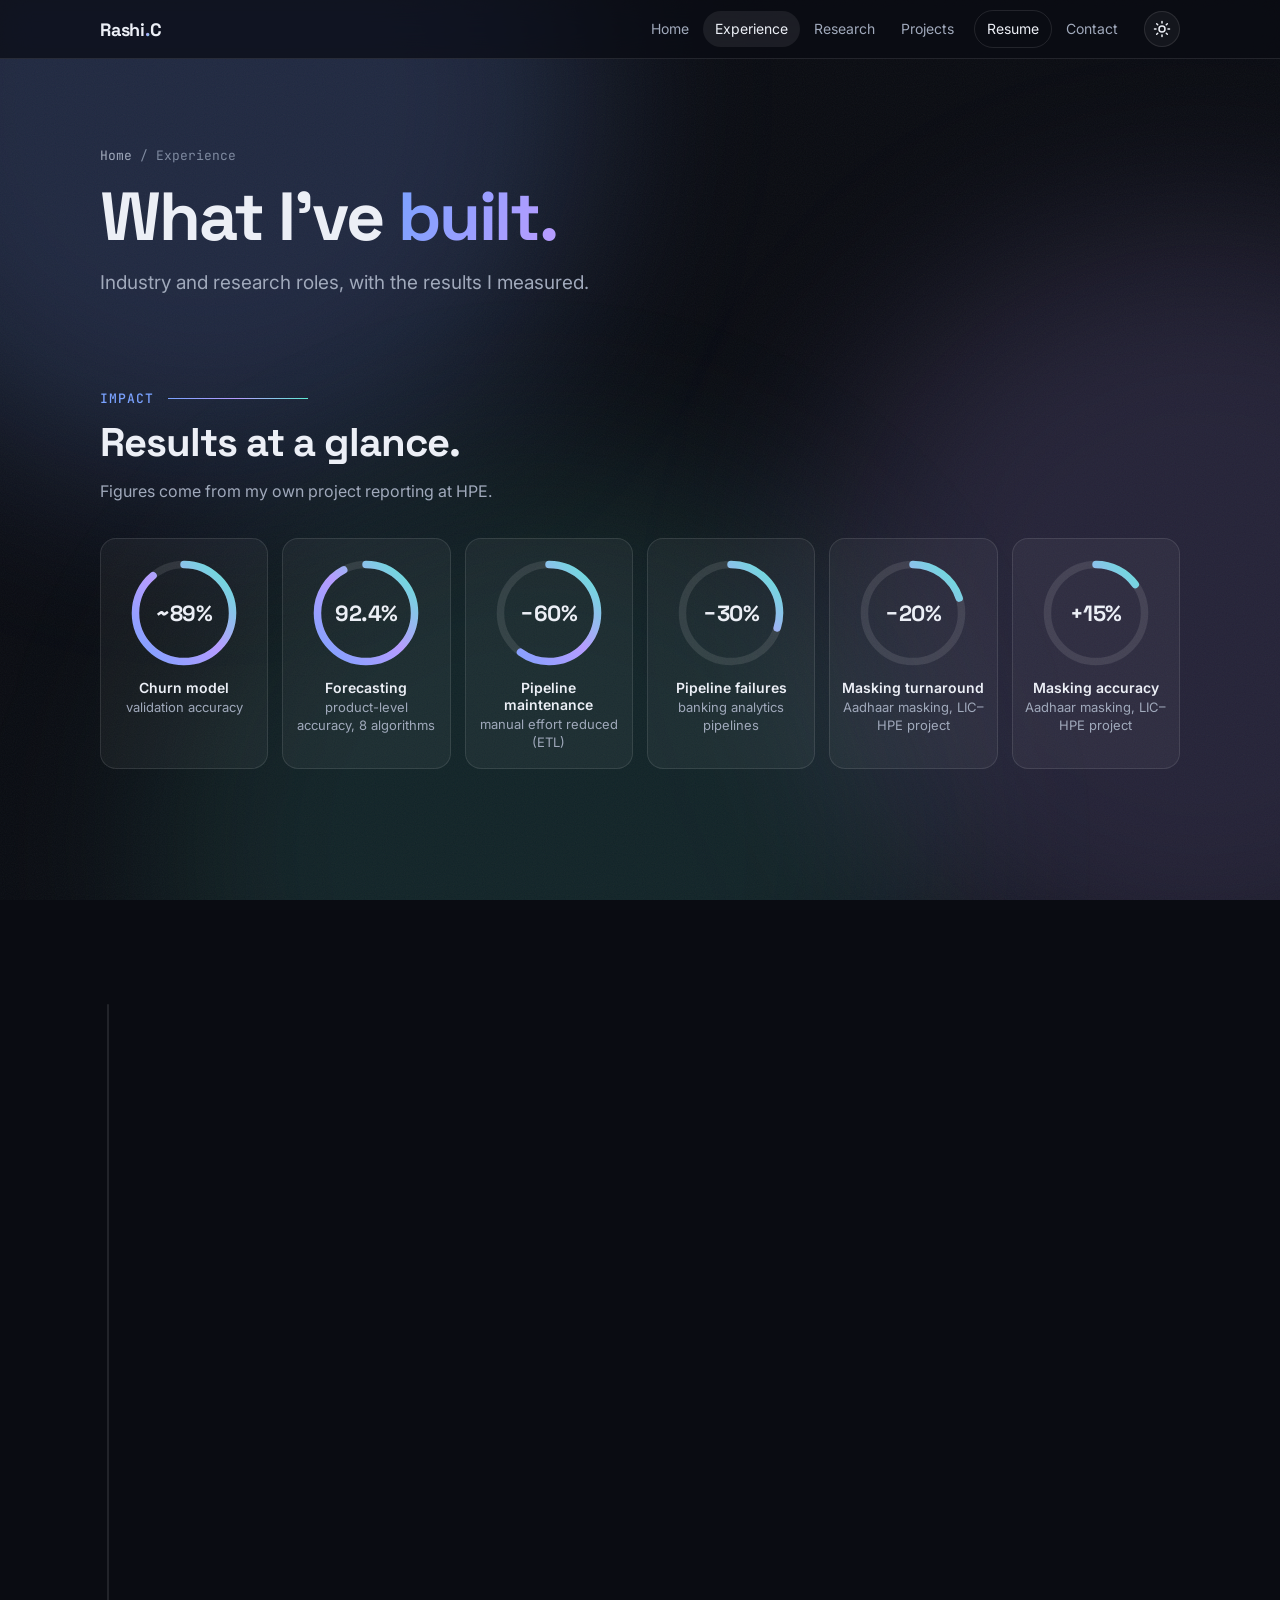
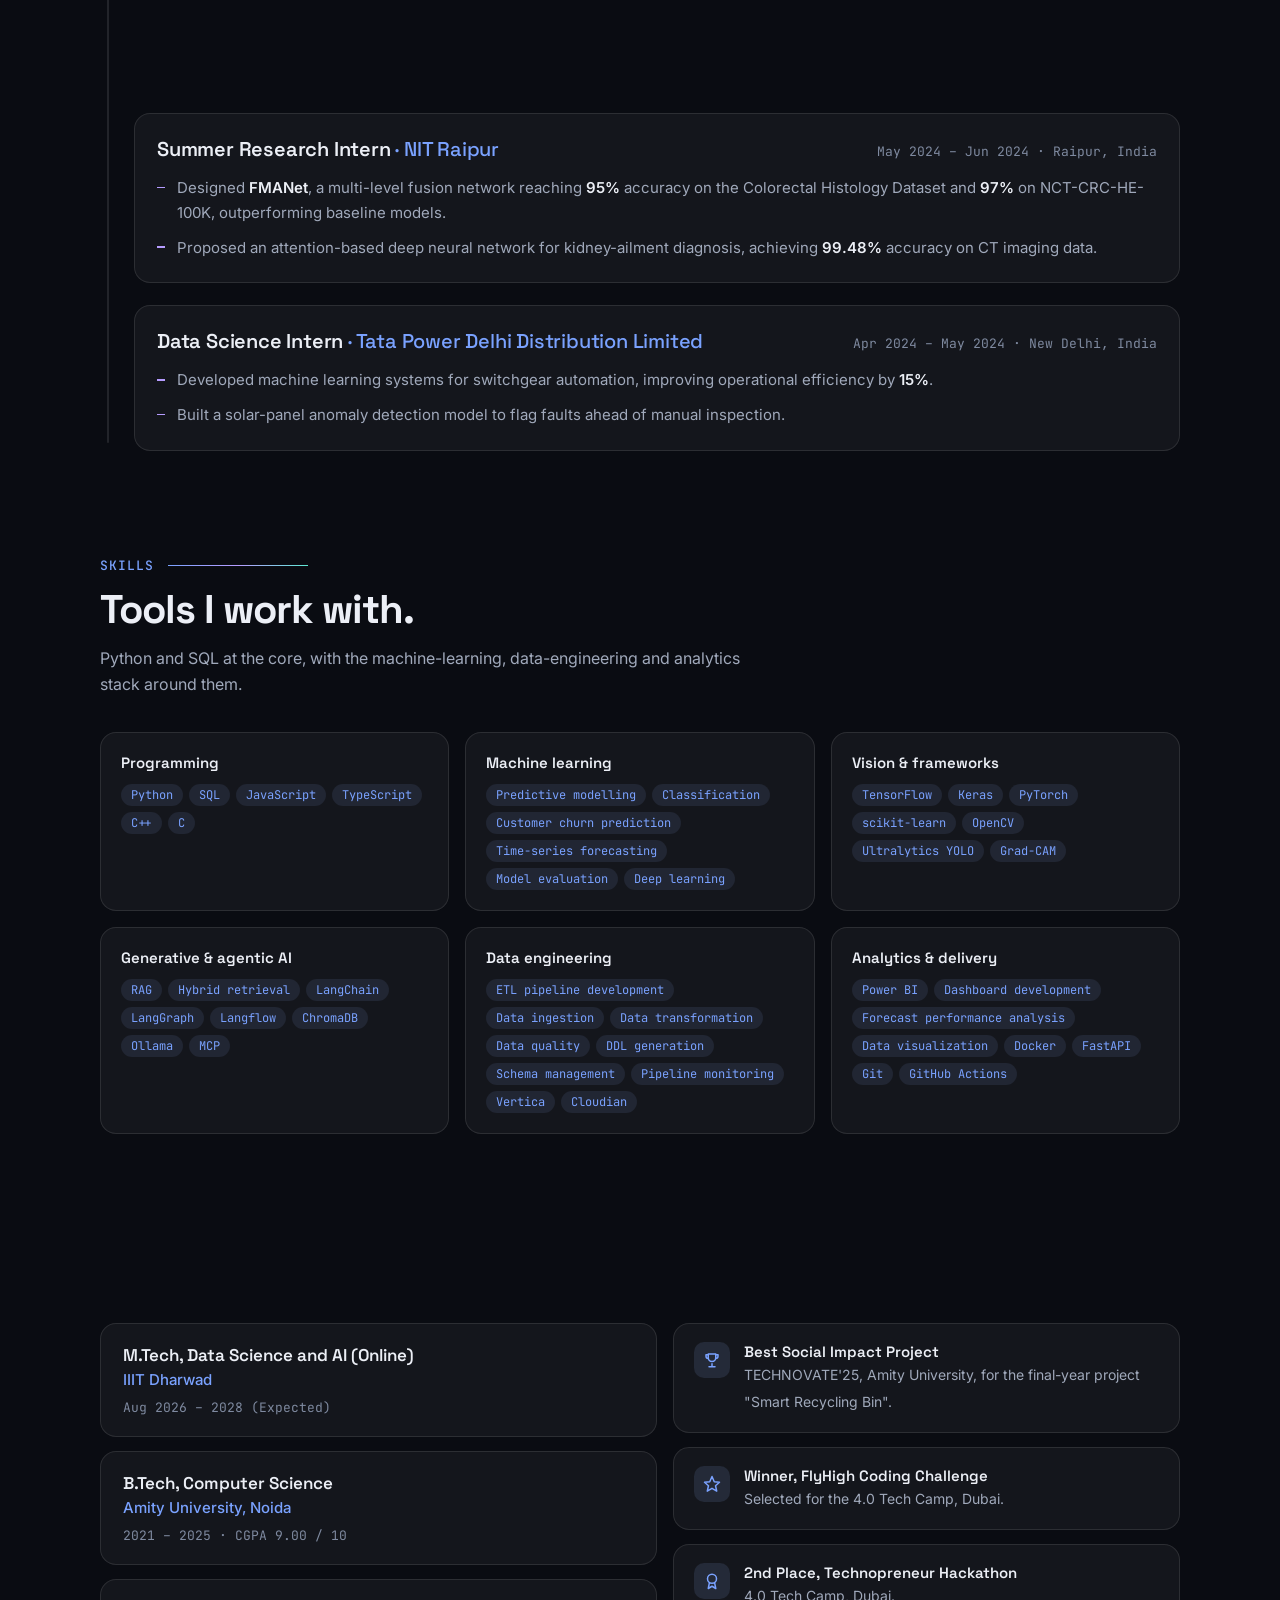
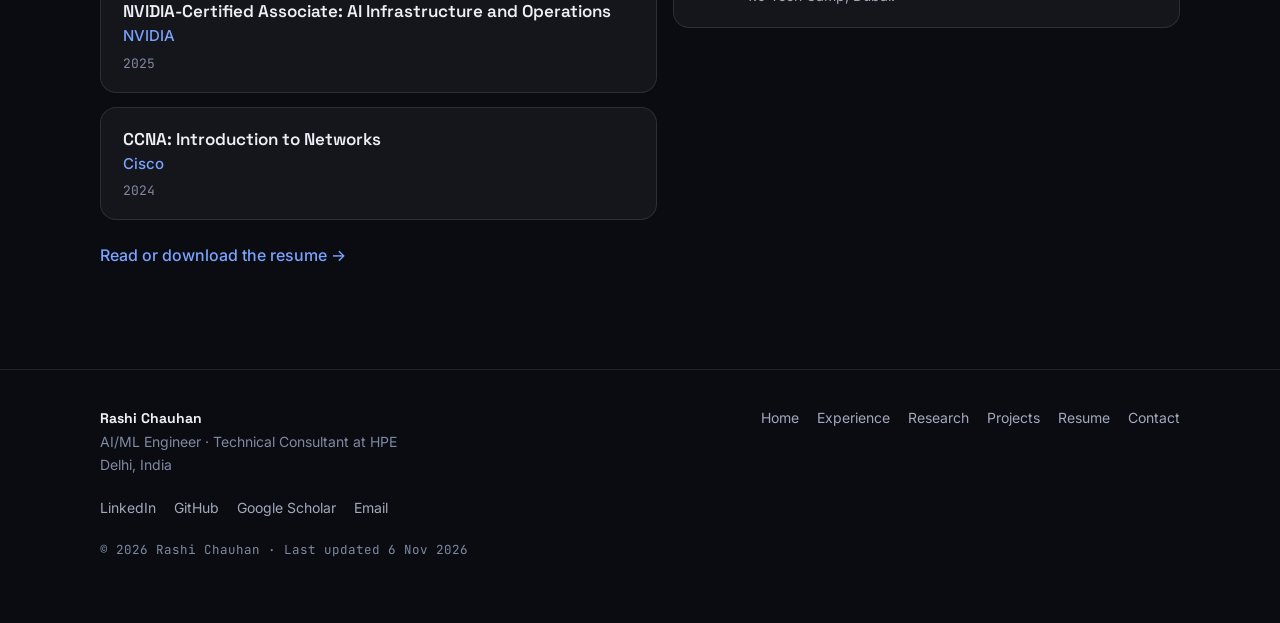
==== commit 0bc44e15: "Update portfolio: first-author papers, Aadhaar/LIC project, resume with links Mark the seven papers " ====
--- a/experience.html
+++ b/experience.html
@@ -46,7 +46,7 @@
   <div class="wrap">
     <nav class="crumbs" aria-label="Breadcrumb"><a href="index.html">Home</a> / Experience</nav>
     <h1>What I've <span class="grad">built.</span></h1>
-    <p class="lead">Industry and research roles, with the results I measured. Client names are left out of this public page.</p>
+    <p class="lead">Industry and research roles, with the results I measured.</p>
   </div>
 </div>
 
@@ -75,11 +75,11 @@
 </div>
 <div class="card ringcard" style="--v:20;--d:0.28s">
   <div class="ring"><svg viewBox="0 0 120 120" aria-hidden="true"><circle class="bgc" cx="60" cy="60" r="52" pathLength="100"/><circle class="fg" cx="60" cy="60" r="52" pathLength="100"/></svg><span class="v" data-count="20" data-decimals="0" data-prefix="−" data-suffix="%">−20%</span></div>
-  <div class="l"><b>Masking turnaround</b>processing time reduced</div>
+  <div class="l"><b>Masking turnaround</b>Aadhaar masking, LIC–HPE project</div>
 </div>
 <div class="card ringcard" style="--v:15;--d:0.35s">
   <div class="ring"><svg viewBox="0 0 120 120" aria-hidden="true"><circle class="bgc" cx="60" cy="60" r="52" pathLength="100"/><circle class="fg" cx="60" cy="60" r="52" pathLength="100"/></svg><span class="v" data-count="15" data-decimals="0" data-prefix="+" data-suffix="%">+15%</span></div>
-  <div class="l"><b>Masking accuracy</b>ID-document pipeline</div>
+  <div class="l"><b>Masking accuracy</b>Aadhaar masking, LIC–HPE project</div>
 </div>
       </div>
     </section>
@@ -91,7 +91,7 @@
         <div class="rail" aria-hidden="true"><i id="rail"></i></div>
 <article class="card job reveal from-left">
   <div class="head"><h3>Technical Consultant <span class="org">· Hewlett Packard Enterprise (HPE)</span></h3><span class="when">Aug 2025 – Present · Gurugram, India</span></div>
-  <ul><li style="--i:0">Built a four-stage <b>ETL pipeline</b> moving millions of records from Cloudian object storage to Vertica, automating DDL generation and schema updates and cutting manual pipeline maintenance by <b>~60%</b>.</li><li style="--i:1">Developed a <b>customer churn prediction model</b> on quotes, contracts and survey data, reaching <b>~89% validation accuracy</b> to support customer retention analysis.</li><li style="--i:2">Engineered an automated <b>ID-document masking pipeline</b> with AI-driven quality-control decisioning and manual verification: masking accuracy up <b>~15%</b>, processing turnaround down <b>~20%</b>.</li><li style="--i:3">Strengthened banking <b>analytical pipelines</b> with centralized error handling, unified execution-status tracking and automated stakeholder notifications, reducing pipeline failures by <b>~30%</b>.</li><li style="--i:4">Developed custom <b>workflow automation tools</b> for the Project Management Office, removing recurring manual tasks and saving <b>~56 hours</b> of effort per week.</li><li style="--i:5">Developed a <b>retrieval-augmented generation (RAG)</b> application for natural-language retrieval of technical project documentation, with automated ticket escalation and response workflows using Langflow, MailHog and Zammad.</li></ul>
+  <ul><li style="--i:0">Built a four-stage <b>ETL pipeline</b> moving millions of records from Cloudian object storage to Vertica, automating DDL generation and schema updates and cutting manual pipeline maintenance by <b>~60%</b>.</li><li style="--i:1">Developed a <b>customer churn prediction model</b> on quotes, contracts and survey data, reaching <b>~89% validation accuracy</b> to support customer retention analysis.</li><li style="--i:2">Engineered an automated <b>Aadhaar masking pipeline</b> at large scale for the LIC–HPE project, integrating AI-driven quality-control decisioning and manual verification to improve masking accuracy by <b>~15%</b> and reduce processing turnaround time by <b>~20%</b>.</li><li style="--i:3">Strengthened banking <b>analytical pipelines</b> with centralized error handling, unified execution-status tracking and automated stakeholder notifications, reducing pipeline failures by <b>~30%</b>.</li><li style="--i:4">Developed custom <b>workflow automation tools</b> for the Project Management Office, removing recurring manual tasks and saving <b>~56 hours</b> of effort per week.</li><li style="--i:5">Developed a <b>retrieval-augmented generation (RAG)</b> application for natural-language retrieval of technical project documentation, with automated ticket escalation and response workflows using Langflow, MailHog and Zammad.</li></ul>
 </article>
 <article class="card job reveal from-left">
   <div class="head"><h3>AI/ML Internship Trainee <span class="org">· Hewlett Packard Enterprise (HPE)</span></h3><span class="when">Feb 2025 – Jul 2025 · Gurugram, India</span></div>
@@ -138,7 +138,7 @@
     <div class="card reveal" style="--d:.14s"><span class="ic"><svg viewBox="0 0 24 24" fill="none" stroke="currentColor" stroke-width="2" stroke-linecap="round" stroke-linejoin="round" aria-hidden="true"><circle cx="12" cy="9" r="6"/><path d="M8.5 14.5L7 22l5-3 5 3-1.5-7.5"/></svg></span><div><b>2nd Place, Technopreneur Hackathon</b><span class="d">4.0 Tech Camp, Dubai.</span></div></div>
   </div>
 </div></div>
-      <p class="more reveal"><a href="resume.html">See the one-page resume →</a></p>
+      <p class="more reveal"><a href="resume.html">Read or download the resume →</a></p>
     </section>
   </div>
 </main>
--- a/assets/css/site.css
+++ b/assets/css/site.css
@@ -323,7 +323,9 @@
 .doc h2 { font: 700 15px var(--font-head); letter-spacing: 0.1em; text-transform: uppercase; color: var(--a1); margin: 32px 0 12px; padding-bottom: 8px; border-bottom: 1px solid var(--line); }
 .doc .contact-line { margin-bottom: 4px; }
 .doc .contact-line { color: var(--muted); font-size: 15px; margin: 4px 0 0; }
-.doc .contact-line a { color: var(--a1); }
+.doc .contact-line a { color: var(--a1); text-decoration: underline; text-underline-offset: 2px; }
+.doc li a { color: var(--a1); text-decoration: underline; text-underline-offset: 2px; }
+.nw { white-space: nowrap; }
 .doc h3 { margin: 18px 0 2px; font: 600 16px var(--font-head); }
 .doc h3 .when { float: right; font: 400 13px var(--font-mono); color: var(--faint); }
 .doc .org { color: var(--muted); font-size: 14.5px; margin: 0 0 6px; }
@@ -357,11 +359,12 @@
   .rlayout { display: block !important; }
   section { padding: 0 !important; }
   .doc { background: none !important; border: 0 !important; padding: 0 !important; border-radius: 0 !important; }
-  .doc h2 { color: #111 !important; border-bottom: 1px solid #111 !important; font-size: 11pt !important; margin: 14px 0 6px !important; break-after: avoid; }
+  .doc h2, .doc h3, .doc dl.skills dt, .doc .tagline { font-family: Arial, Helvetica, sans-serif !important; }
+  .doc h2 { letter-spacing: 0.04em !important; color: #111 !important; border-bottom: 1px solid #111 !important; font-size: 11pt !important; margin: 14px 0 6px !important; break-after: avoid; }
   .doc h3 { font-size: 10.5pt !important; margin: 8px 0 1px !important; break-after: avoid; }
   .doc h3 .when { font-family: Arial, Helvetica, sans-serif !important; color: #111 !important; }
   .doc ul, .doc p, .doc .org, .doc dl.skills dd, .doc .contact-line { color: #111 !important; font-size: 10pt !important; }
-  .doc a { color: #111 !important; text-decoration: none !important; }
+  .doc a, .doc .contact-line a, .doc li a { color: #1a4fa0 !important; text-decoration: underline !important; }
   .doc li { break-inside: avoid; }
   .doc .name { font: 700 20pt Arial, Helvetica, sans-serif !important; }
   .reveal { opacity: 1 !important; transform: none !important; }
